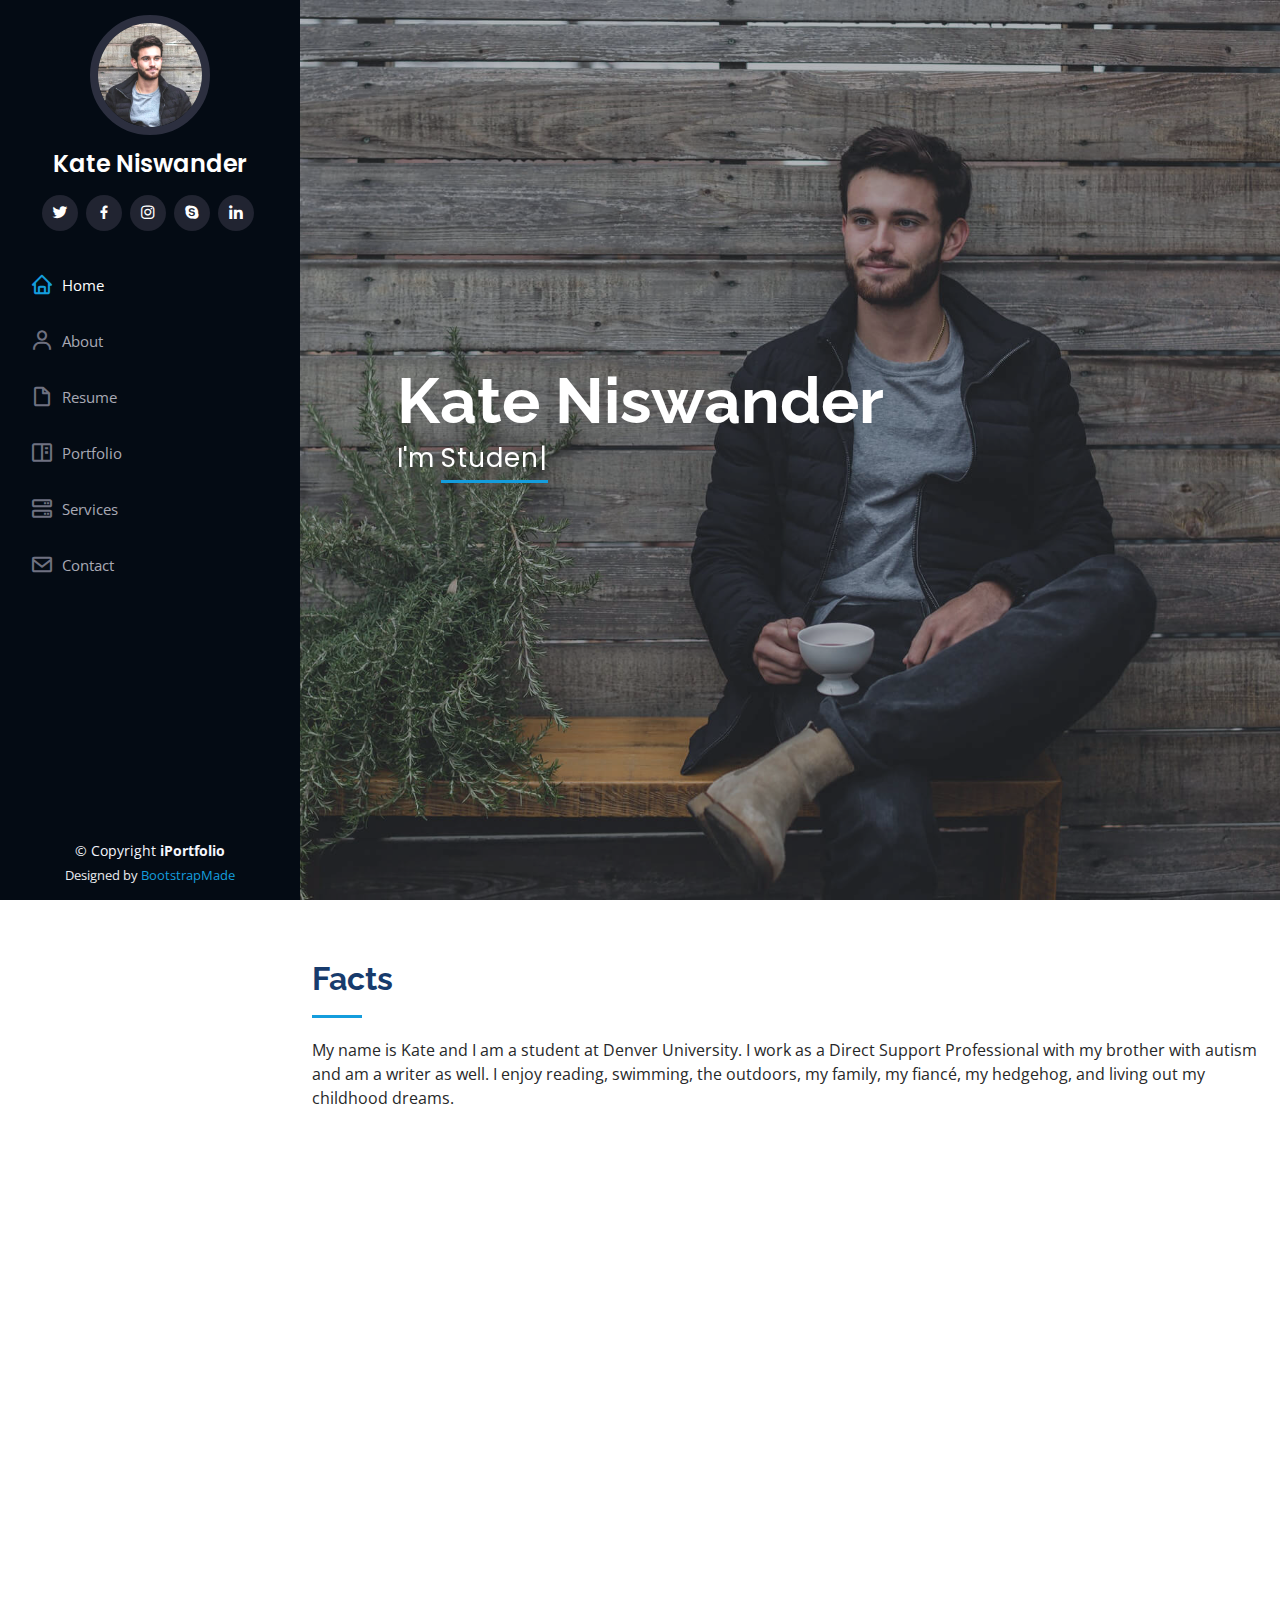
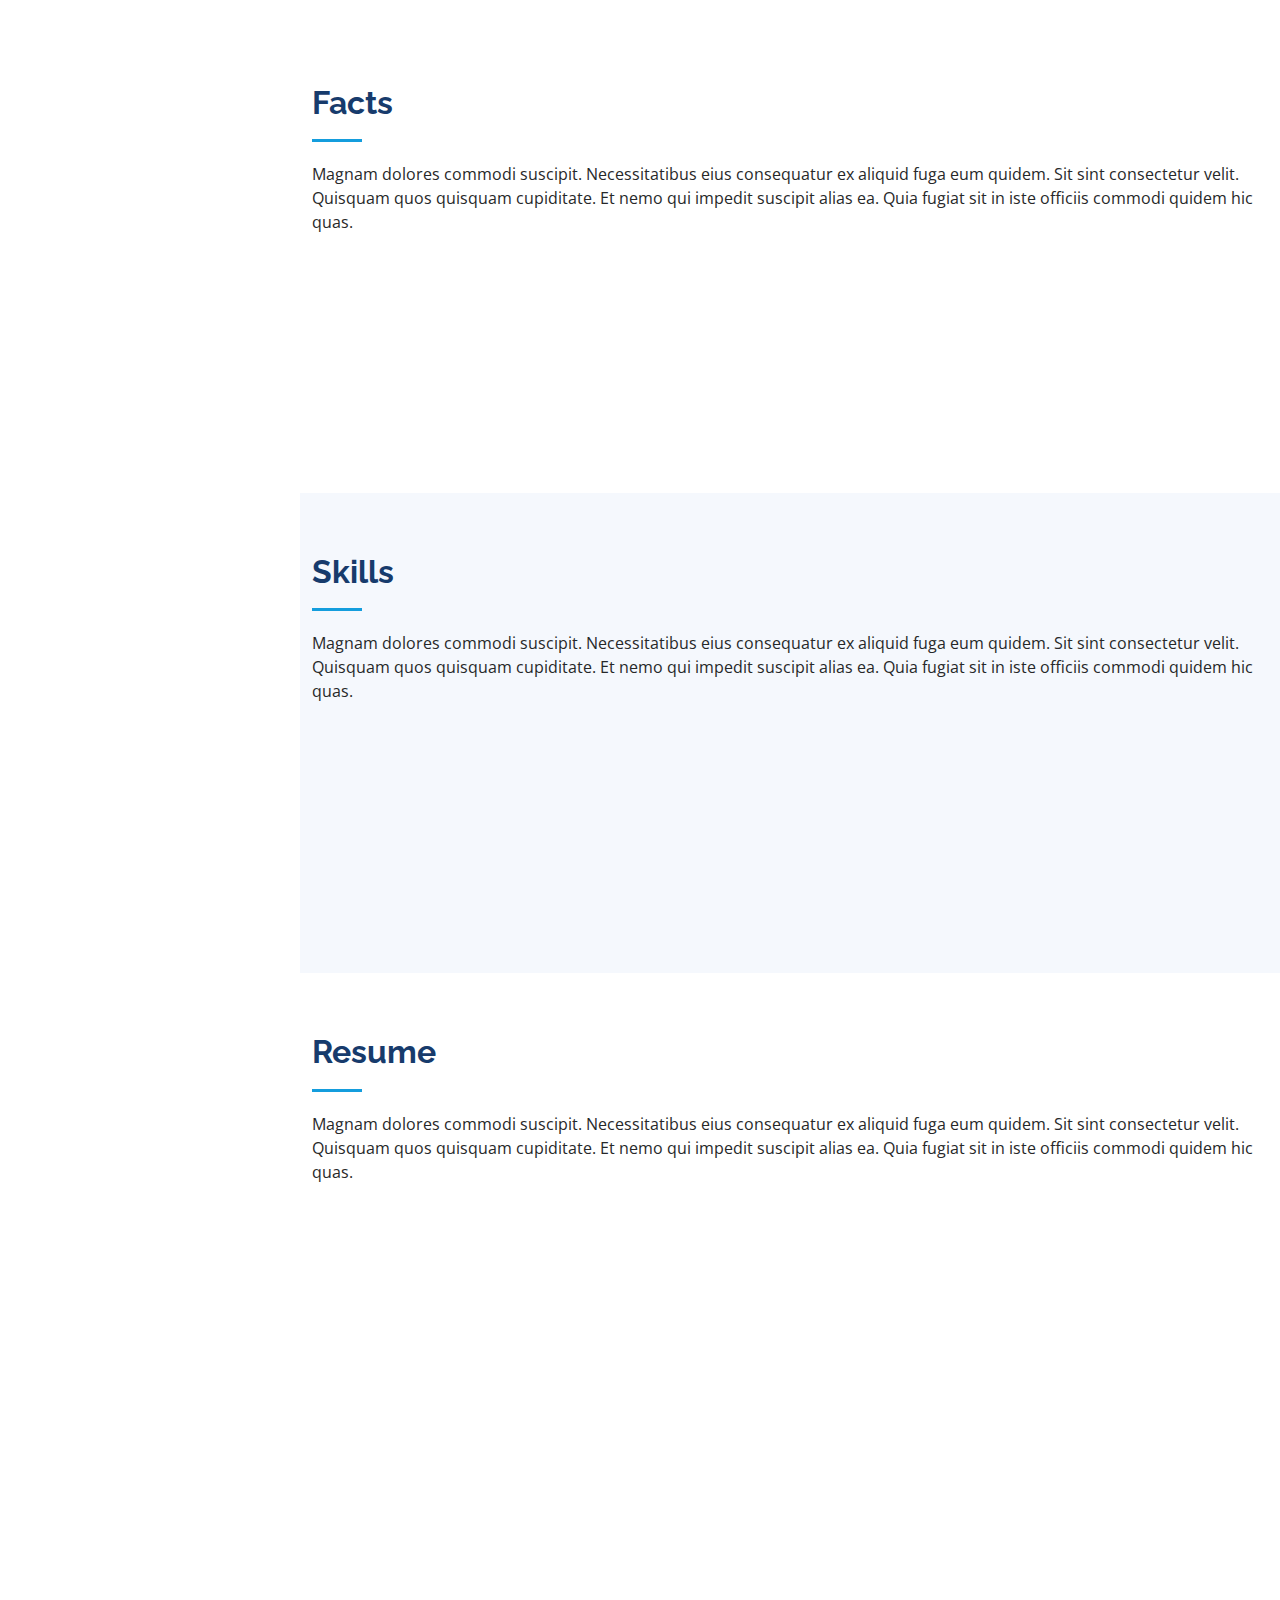
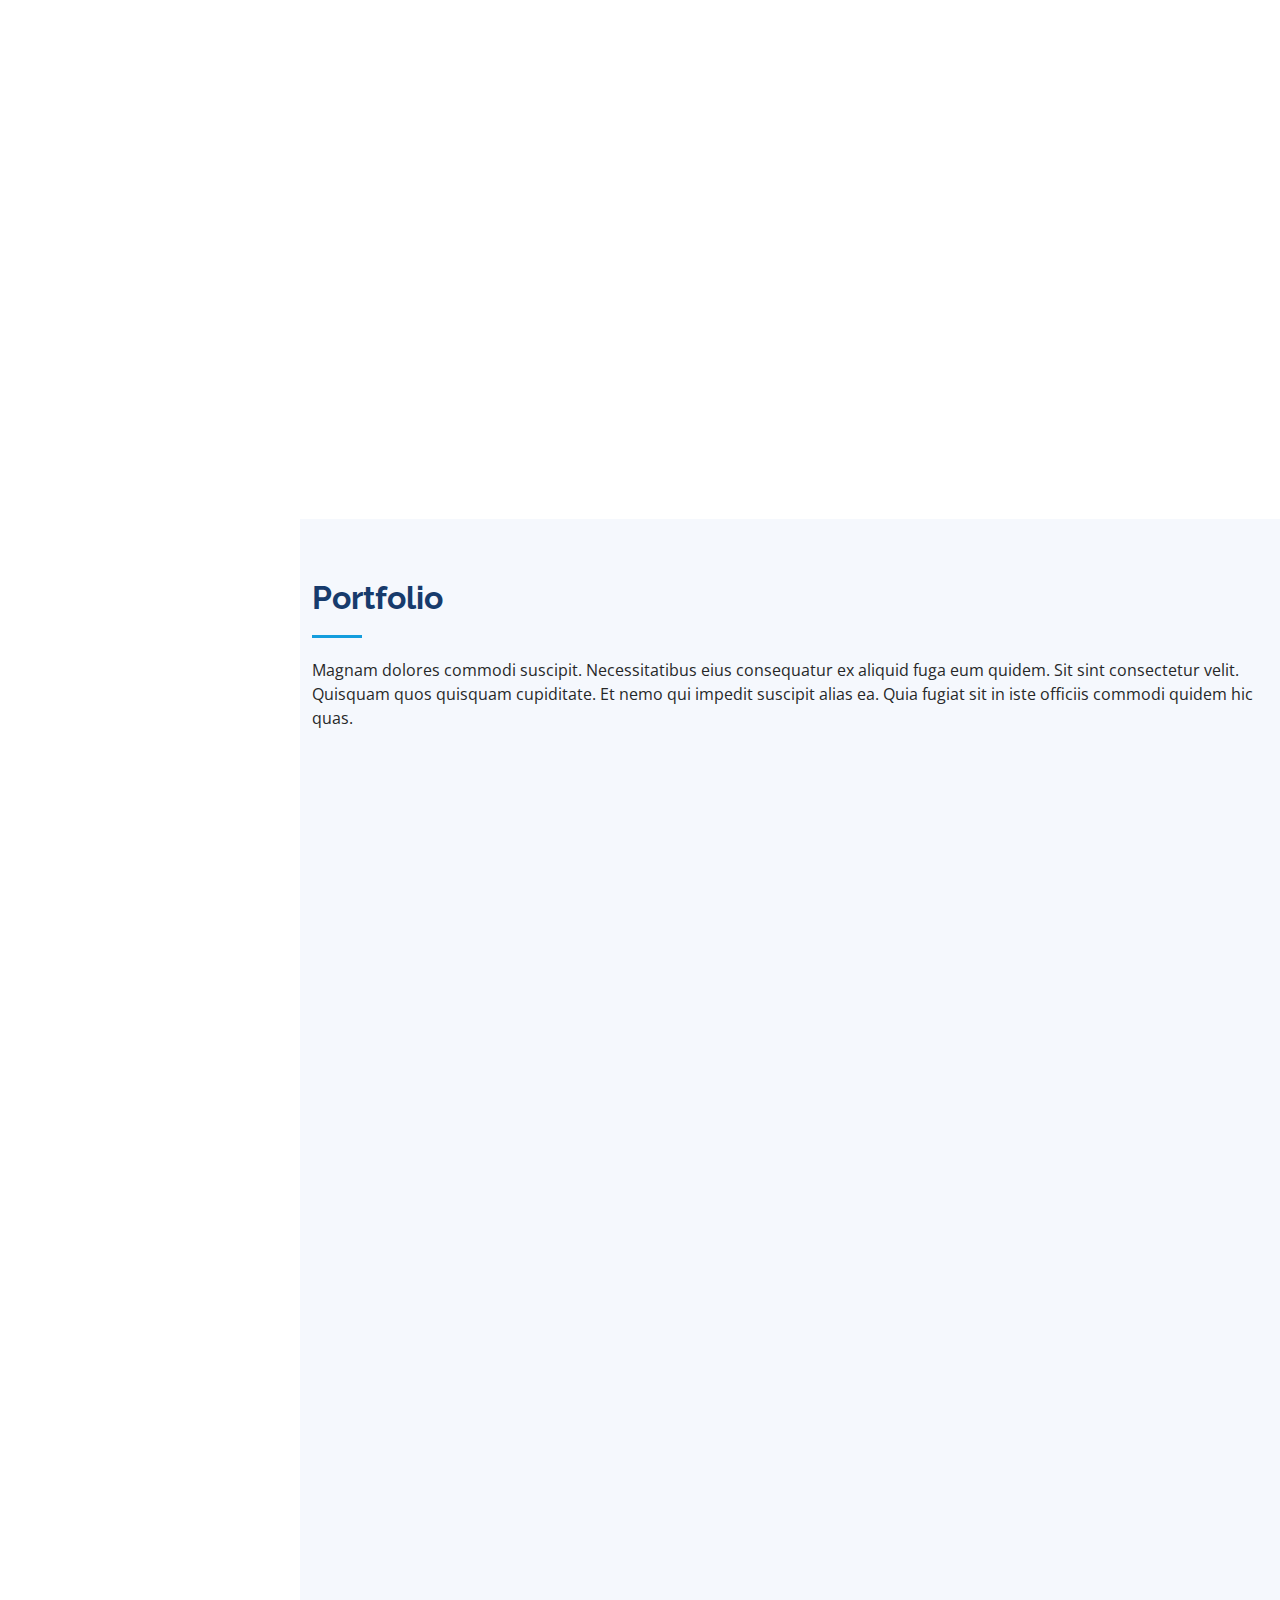
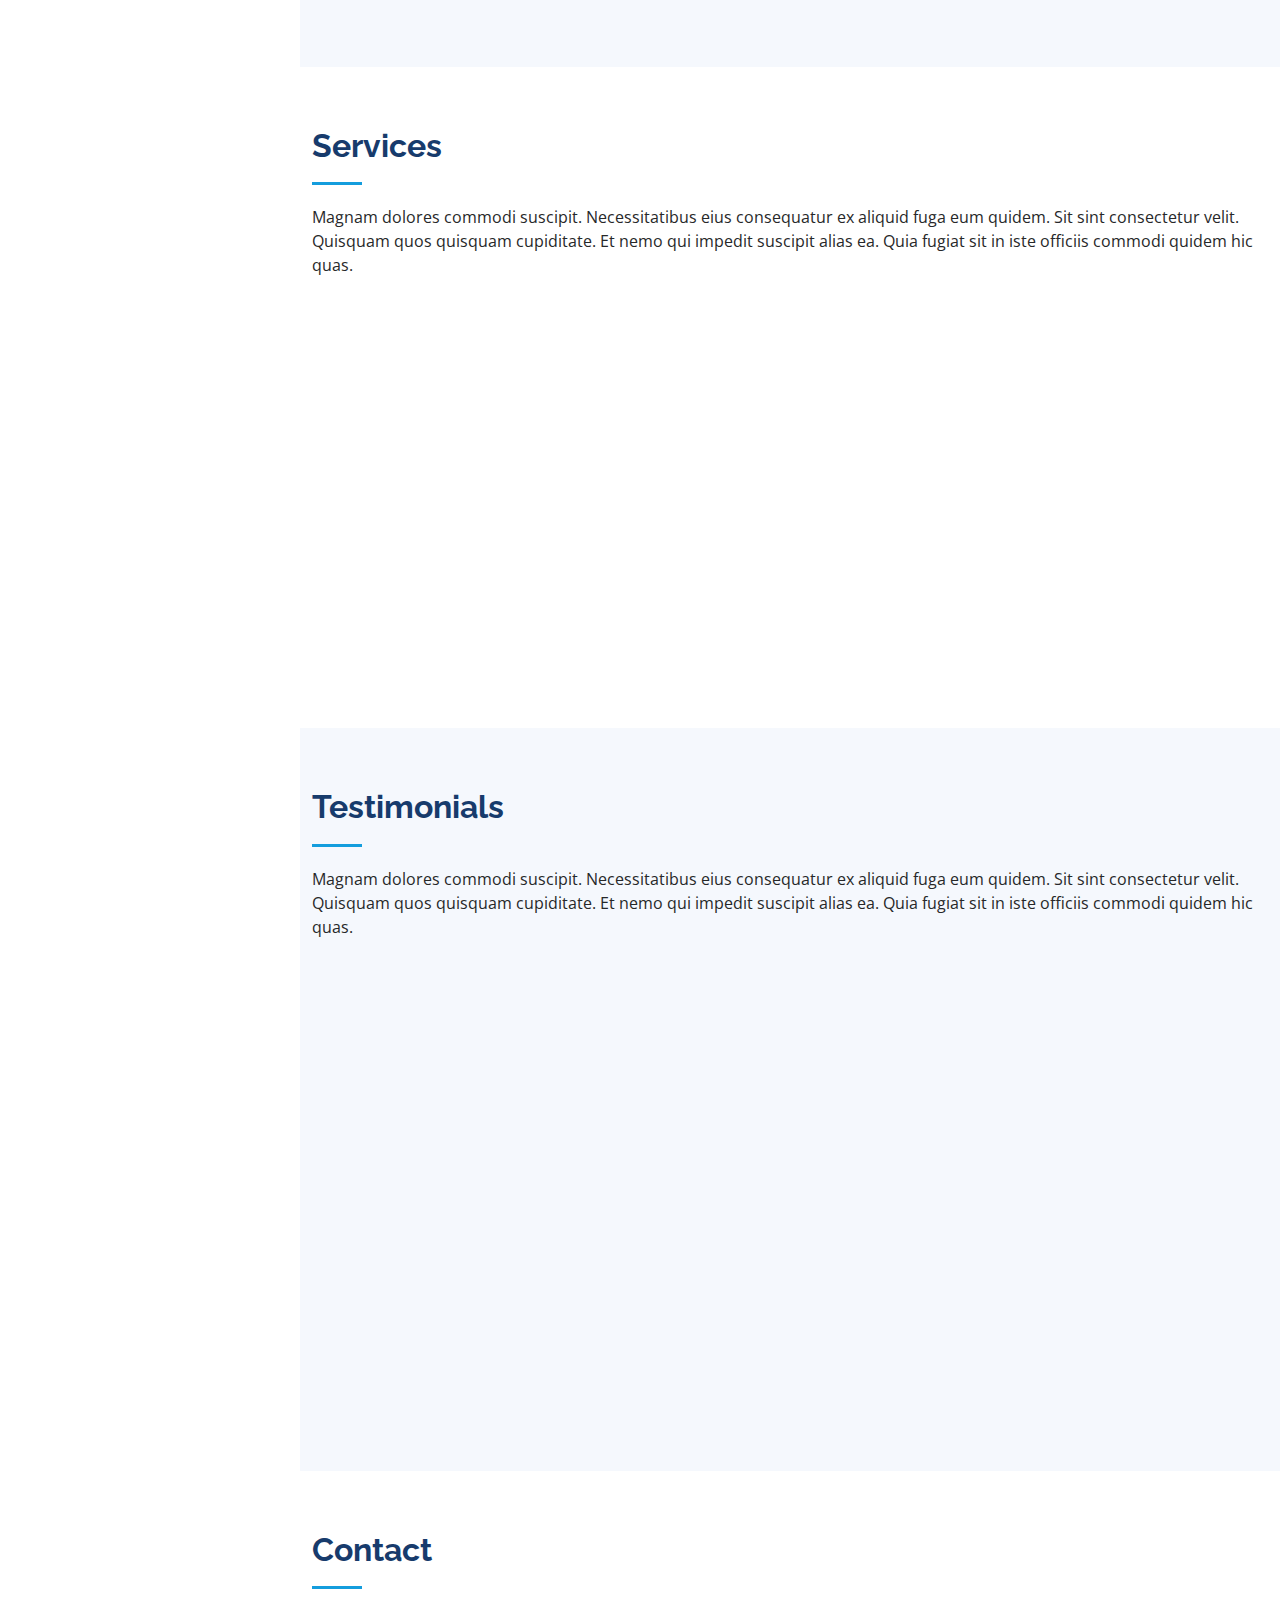
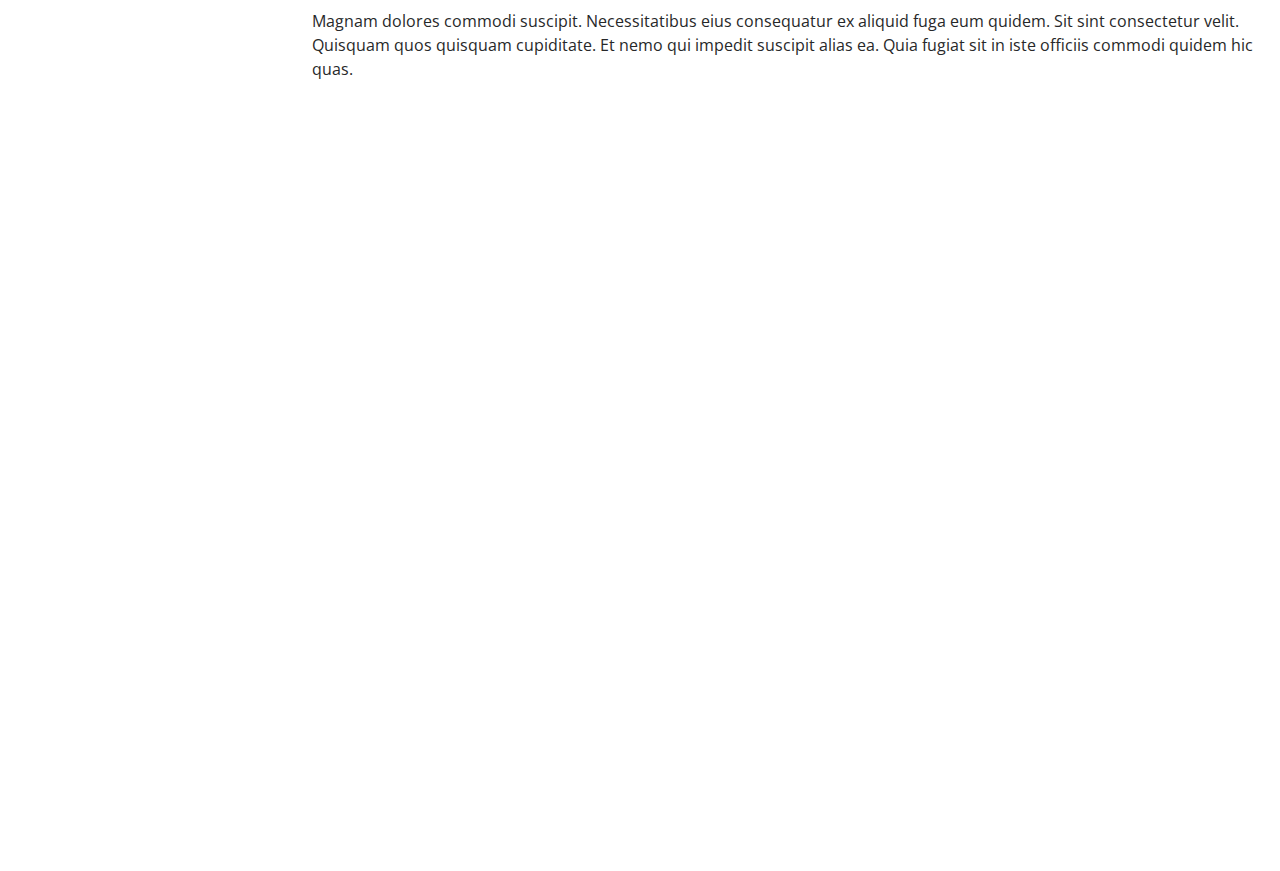
==== homework/iPortfolio/index.html @ f29aaff1 "push" ====
<!DOCTYPE html>
<html lang="en">

<head>
  <meta charset="utf-8">
  <meta content="width=device-width, initial-scale=1.0" name="viewport">

  <title> Kate Niswander </title>
  <meta content="" name="description">
  <meta content="" name="keywords">

  <!-- Favicons -->
  <link href="assets/img/favicon.png" rel="icon">
  <link href="assets/img/apple-touch-icon.png" rel="apple-touch-icon">

  <!-- Google Fonts -->
  <link href="https://fonts.googleapis.com/css?family=Open+Sans:300,300i,400,400i,600,600i,700,700i|Raleway:300,300i,400,400i,500,500i,600,600i,700,700i|Poppins:300,300i,400,400i,500,500i,600,600i,700,700i" rel="stylesheet">

  <!-- Vendor CSS Files -->
  <link href="assets/vendor/aos/aos.css" rel="stylesheet">
  <link href="assets/vendor/bootstrap/css/bootstrap.min.css" rel="stylesheet">
  <link href="assets/vendor/bootstrap-icons/bootstrap-icons.css" rel="stylesheet">
  <link href="assets/vendor/boxicons/css/boxicons.min.css" rel="stylesheet">
  <link href="assets/vendor/glightbox/css/glightbox.min.css" rel="stylesheet">
  <link href="assets/vendor/swiper/swiper-bundle.min.css" rel="stylesheet">

  <!-- Template Main CSS File -->
  <link href="assets/css/style.css" rel="stylesheet">

  <!-- =======================================================
  * Template Name: iPortfolio - v3.10.0
  * Template URL: https://bootstrapmade.com/iportfolio-bootstrap-portfolio-websites-template/
  * Author: BootstrapMade.com
  * License: https://bootstrapmade.com/license/
  ======================================================== -->
</head>

<body>

  <!-- ======= Mobile nav toggle button ======= -->
  <i class="bi bi-list mobile-nav-toggle d-xl-none"></i>

  <!-- ======= Header ======= -->
  <header id="header">
    <div class="d-flex flex-column">

      <div class="profile">
        <img src="assets/img/profile-img.jpg" alt="" class="img-fluid rounded-circle">
        <h1 class="text-light"><a href="index.html">Kate Niswander</a></h1>
        <div class="social-links mt-3 text-center">
          <a href="#" class="twitter"><i class="bx bxl-twitter"></i></a>
          <a href="#" class="facebook"><i class="bx bxl-facebook"></i></a>
          <a href="#" class="instagram"><i class="bx bxl-instagram"></i></a>
          <a href="#" class="google-plus"><i class="bx bxl-skype"></i></a>
          <a href="#" class="linkedin"><i class="bx bxl-linkedin"></i></a>
        </div>
      </div>

      <nav id="navbar" class="nav-menu navbar">
        <ul>
          <li><a href="#hero" class="nav-link scrollto active"><i class="bx bx-home"></i> <span>Home</span></a></li>
          <li><a href="#about" class="nav-link scrollto"><i class="bx bx-user"></i> <span>About</span></a></li>
          <li><a href="#resume" class="nav-link scrollto"><i class="bx bx-file-blank"></i> <span>Resume</span></a></li>
          <li><a href="#portfolio" class="nav-link scrollto"><i class="bx bx-book-content"></i> <span>Portfolio</span></a></li>
          <li><a href="#services" class="nav-link scrollto"><i class="bx bx-server"></i> <span>Services</span></a></li>
          <li><a href="#contact" class="nav-link scrollto"><i class="bx bx-envelope"></i> <span>Contact</span></a></li>
        </ul>
      </nav><!-- .nav-menu -->
    </div>
  </header><!-- End Header -->

  <!-- ======= Hero Section ======= -->
  <section id="hero" class="d-flex flex-column justify-content-center align-items-center">
    <div class="hero-container" data-aos="fade-in">
      <h1>Kate Niswander</h1>
      <p>I'm <span class="typed" data-typed-items="Student, Writer, Professional"></span></p>
    </div>
  </section><!-- End Hero -->

  <main id="main">

    <!-- ======= About Section ======= -->
    <section id="about" class="about">
      <div class="container">

        <div class="section-title">
          <h2>Facts</h2>
          <p>My name is Kate and I am a student at Denver University. I work as a Direct Support Professional with my brother with autism and am a writer as well. I enjoy reading, swimming, the outdoors, my family, my fiancé, my hedgehog, and living out my childhood dreams.</p>
        </div>

        <div class="row">
          <div class="col-lg-4" data-aos="fade-right">
            <img src="assets/img/profile-img.jpg" class="img-fluid" alt="">
          </div>
          <div class="col-lg-8 pt-4 pt-lg-0 content" data-aos="fade-left">
            <h3>UI/UX Designer &amp; Web Developer.</h3>
            <p class="fst-italic">
              Lorem ipsum dolor sit amet, consectetur adipiscing elit, sed do eiusmod tempor incididunt ut labore et dolore
              magna aliqua.
            </p>
            <div class="row">
              <div class="col-lg-6">
                <ul>
                  <li><i class="bi bi-chevron-right"></i> <strong>Birthday:</strong> <span>26 November 1996</span></li>
                  <li><i class="bi bi-chevron-right"></i> <strong>Website:</strong> <span>www.example.com</span></li>
                  <li><i class="bi bi-chevron-right"></i> <strong>Email:</strong> <span>kate.niswander@du.edu</span></li>
                  <li><i class="bi bi-chevron-right"></i> <strong>City:</strong> <span>Huntington, USA</span></li>
                </ul>
              </div>
              <div class="col-lg-6">
                <ul>
                  <li><i class="bi bi-chevron-right"></i> <strong>Age:</strong> <span>26</span></li>
                  <li><i class="bi bi-chevron-right"></i> <strong>Degree:</strong> <span>Currently Obtaining Master</span></li>
                  <li><i class="bi bi-chevron-right"></i> <strong>Personal Email:</strong> <span>NiswanderK15@gmail.com</span></li>
                  <li><i class="bi bi-chevron-right"></i> <strong>Freelance:</strong> <span>Available</span></li>
                </ul>
              </div>
            </div>
            <p>
              Officiis eligendi itaque labore et dolorum mollitia officiis optio vero. Quisquam sunt adipisci omnis et ut. Nulla accusantium dolor incidunt officia tempore. Et eius omnis.
              Cupiditate ut dicta maxime officiis quidem quia. Sed et consectetur qui quia repellendus itaque neque. Aliquid amet quidem ut quaerat cupiditate. Ab et eum qui repellendus omnis culpa magni laudantium dolores.
            </p>
          </div>
        </div>

      </div>
    </section><!-- End About Section -->

    <!-- ======= Facts Section ======= -->
    <section id="facts" class="facts">
      <div class="container">

        <div class="section-title">
          <h2>Facts</h2>
          <p>Magnam dolores commodi suscipit. Necessitatibus eius consequatur ex aliquid fuga eum quidem. Sit sint consectetur velit. Quisquam quos quisquam cupiditate. Et nemo qui impedit suscipit alias ea. Quia fugiat sit in iste officiis commodi quidem hic quas.</p>
        </div>

        <div class="row no-gutters">

          <div class="col-lg-3 col-md-6 d-md-flex align-items-md-stretch" data-aos="fade-up">
            <div class="count-box">
              <i class="bi bi-emoji-smile"></i>
              <span data-purecounter-start="0" data-purecounter-end="232" data-purecounter-duration="1" class="purecounter"></span>
              <p><strong>Happy Clients</strong> consequuntur quae</p>
            </div>
          </div>

          <div class="col-lg-3 col-md-6 d-md-flex align-items-md-stretch" data-aos="fade-up" data-aos-delay="100">
            <div class="count-box">
              <i class="bi bi-journal-richtext"></i>
              <span data-purecounter-start="0" data-purecounter-end="521" data-purecounter-duration="1" class="purecounter"></span>
              <p><strong>Projects</strong> adipisci atque cum quia aut</p>
            </div>
          </div>

          <div class="col-lg-3 col-md-6 d-md-flex align-items-md-stretch" data-aos="fade-up" data-aos-delay="200">
            <div class="count-box">
              <i class="bi bi-headset"></i>
              <span data-purecounter-start="0" data-purecounter-end="1453" data-purecounter-duration="1" class="purecounter"></span>
              <p><strong>Hours Of Support</strong> aut commodi quaerat</p>
            </div>
          </div>

          <div class="col-lg-3 col-md-6 d-md-flex align-items-md-stretch" data-aos="fade-up" data-aos-delay="300">
            <div class="count-box">
              <i class="bi bi-people"></i>
              <span data-purecounter-start="0" data-purecounter-end="32" data-purecounter-duration="1" class="purecounter"></span>
              <p><strong>Hard Workers</strong> rerum asperiores dolor</p>
            </div>
          </div>

        </div>

      </div>
    </section><!-- End Facts Section -->

    <!-- ======= Skills Section ======= -->
    <section id="skills" class="skills section-bg">
      <div class="container">

        <div class="section-title">
          <h2>Skills</h2>
          <p>Magnam dolores commodi suscipit. Necessitatibus eius consequatur ex aliquid fuga eum quidem. Sit sint consectetur velit. Quisquam quos quisquam cupiditate. Et nemo qui impedit suscipit alias ea. Quia fugiat sit in iste officiis commodi quidem hic quas.</p>
        </div>

        <div class="row skills-content">

          <div class="col-lg-6" data-aos="fade-up">

            <div class="progress">
              <span class="skill">HTML <i class="val">100%</i></span>
              <div class="progress-bar-wrap">
                <div class="progress-bar" role="progressbar" aria-valuenow="100" aria-valuemin="0" aria-valuemax="100"></div>
              </div>
            </div>

            <div class="progress">
              <span class="skill">CSS <i class="val">90%</i></span>
              <div class="progress-bar-wrap">
                <div class="progress-bar" role="progressbar" aria-valuenow="90" aria-valuemin="0" aria-valuemax="100"></div>
              </div>
            </div>

            <div class="progress">
              <span class="skill">JavaScript <i class="val">75%</i></span>
              <div class="progress-bar-wrap">
                <div class="progress-bar" role="progressbar" aria-valuenow="75" aria-valuemin="0" aria-valuemax="100"></div>
              </div>
            </div>

          </div>

          <div class="col-lg-6" data-aos="fade-up" data-aos-delay="100">

            <div class="progress">
              <span class="skill">PHP <i class="val">80%</i></span>
              <div class="progress-bar-wrap">
                <div class="progress-bar" role="progressbar" aria-valuenow="80" aria-valuemin="0" aria-valuemax="100"></div>
              </div>
            </div>

            <div class="progress">
              <span class="skill">WordPress/CMS <i class="val">90%</i></span>
              <div class="progress-bar-wrap">
                <div class="progress-bar" role="progressbar" aria-valuenow="90" aria-valuemin="0" aria-valuemax="100"></div>
              </div>
            </div>

            <div class="progress">
              <span class="skill">Photoshop <i class="val">55%</i></span>
              <div class="progress-bar-wrap">
                <div class="progress-bar" role="progressbar" aria-valuenow="55" aria-valuemin="0" aria-valuemax="100"></div>
              </div>
            </div>

          </div>

        </div>

      </div>
    </section><!-- End Skills Section -->

    <!-- ======= Resume Section ======= -->
    <section id="resume" class="resume">
      <div class="container">

        <div class="section-title">
          <h2>Resume</h2>
          <p>Magnam dolores commodi suscipit. Necessitatibus eius consequatur ex aliquid fuga eum quidem. Sit sint consectetur velit. Quisquam quos quisquam cupiditate. Et nemo qui impedit suscipit alias ea. Quia fugiat sit in iste officiis commodi quidem hic quas.</p>
        </div>

        <div class="row">
          <div class="col-lg-6" data-aos="fade-up">
            <h3 class="resume-title">Sumary</h3>
            <div class="resume-item pb-0">
              <h4>Alex Smith</h4>
              <p><em>Innovative and deadline-driven Graphic Designer with 3+ years of experience designing and developing user-centered digital/print marketing material from initial concept to final, polished deliverable.</em></p>
              <ul>
                <li>Portland par 127,Orlando, FL</li>
                <li>(123) 456-7891</li>
                <li>alice.barkley@example.com</li>
              </ul>
            </div>

            <h3 class="resume-title">Education</h3>
            <div class="resume-item">
              <h4>Master of Fine Arts &amp; Graphic Design</h4>
              <h5>2015 - 2016</h5>
              <p><em>Rochester Institute of Technology, Rochester, NY</em></p>
              <p>Qui deserunt veniam. Et sed aliquam labore tempore sed quisquam iusto autem sit. Ea vero voluptatum qui ut dignissimos deleniti nerada porti sand markend</p>
            </div>
            <div class="resume-item">
              <h4>Bachelor of Fine Arts &amp; Graphic Design</h4>
              <h5>2010 - 2014</h5>
              <p><em>Rochester Institute of Technology, Rochester, NY</em></p>
              <p>Quia nobis sequi est occaecati aut. Repudiandae et iusto quae reiciendis et quis Eius vel ratione eius unde vitae rerum voluptates asperiores voluptatem Earum molestiae consequatur neque etlon sader mart dila</p>
            </div>
          </div>
          <div class="col-lg-6" data-aos="fade-up" data-aos-delay="100">
            <h3 class="resume-title">Professional Experience</h3>
            <div class="resume-item">
              <h4>Senior graphic design specialist</h4>
              <h5>2019 - Present</h5>
              <p><em>Experion, New York, NY </em></p>
              <ul>
                <li>Lead in the design, development, and implementation of the graphic, layout, and production communication materials</li>
                <li>Delegate tasks to the 7 members of the design team and provide counsel on all aspects of the project. </li>
                <li>Supervise the assessment of all graphic materials in order to ensure quality and accuracy of the design</li>
                <li>Oversee the efficient use of production project budgets ranging from $2,000 - $25,000</li>
              </ul>
            </div>
            <div class="resume-item">
              <h4>Graphic design specialist</h4>
              <h5>2017 - 2018</h5>
              <p><em>Stepping Stone Advertising, New York, NY</em></p>
              <ul>
                <li>Developed numerous marketing programs (logos, brochures,infographics, presentations, and advertisements).</li>
                <li>Managed up to 5 projects or tasks at a given time while under pressure</li>
                <li>Recommended and consulted with clients on the most appropriate graphic design</li>
                <li>Created 4+ design presentations and proposals a month for clients and account managers</li>
              </ul>
            </div>
          </div>
        </div>

      </div>
    </section><!-- End Resume Section -->

    <!-- ======= Portfolio Section ======= -->
    <section id="portfolio" class="portfolio section-bg">
      <div class="container">

        <div class="section-title">
          <h2>Portfolio</h2>
          <p>Magnam dolores commodi suscipit. Necessitatibus eius consequatur ex aliquid fuga eum quidem. Sit sint consectetur velit. Quisquam quos quisquam cupiditate. Et nemo qui impedit suscipit alias ea. Quia fugiat sit in iste officiis commodi quidem hic quas.</p>
        </div>

        <div class="row" data-aos="fade-up">
          <div class="col-lg-12 d-flex justify-content-center">
            <ul id="portfolio-flters">
              <li data-filter="*" class="filter-active">All</li>
              <li data-filter=".filter-app">App</li>
              <li data-filter=".filter-card">Card</li>
              <li data-filter=".filter-web">Web</li>
            </ul>
          </div>
        </div>

        <div class="row portfolio-container" data-aos="fade-up" data-aos-delay="100">

          <div class="col-lg-4 col-md-6 portfolio-item filter-app">
            <div class="portfolio-wrap">
              <img src="assets/img/portfolio/portfolio-1.jpg" class="img-fluid" alt="">
              <div class="portfolio-links">
                <a href="assets/img/portfolio/portfolio-1.jpg" data-gallery="portfolioGallery" class="portfolio-lightbox" title="App 1"><i class="bx bx-plus"></i></a>
                <a href="portfolio-details.html" title="More Details"><i class="bx bx-link"></i></a>
              </div>
            </div>
          </div>

          <div class="col-lg-4 col-md-6 portfolio-item filter-web">
            <div class="portfolio-wrap">
              <img src="assets/img/portfolio/portfolio-2.jpg" class="img-fluid" alt="">
              <div class="portfolio-links">
                <a href="assets/img/portfolio/portfolio-2.jpg" data-gallery="portfolioGallery" class="portfolio-lightbox" title="Web 3"><i class="bx bx-plus"></i></a>
                <a href="portfolio-details.html" title="More Details"><i class="bx bx-link"></i></a>
              </div>
            </div>
          </div>

          <div class="col-lg-4 col-md-6 portfolio-item filter-app">
            <div class="portfolio-wrap">
              <img src="assets/img/portfolio/portfolio-3.jpg" class="img-fluid" alt="">
              <div class="portfolio-links">
                <a href="assets/img/portfolio/portfolio-3.jpg" data-gallery="portfolioGallery" class="portfolio-lightbox" title="App 2"><i class="bx bx-plus"></i></a>
                <a href="portfolio-details.html" title="More Details"><i class="bx bx-link"></i></a>
              </div>
            </div>
          </div>

          <div class="col-lg-4 col-md-6 portfolio-item filter-card">
            <div class="portfolio-wrap">
              <img src="assets/img/portfolio/portfolio-4.jpg" class="img-fluid" alt="">
              <div class="portfolio-links">
                <a href="assets/img/portfolio/portfolio-4.jpg" data-gallery="portfolioGallery" class="portfolio-lightbox" title="Card 2"><i class="bx bx-plus"></i></a>
                <a href="portfolio-details.html" title="More Details"><i class="bx bx-link"></i></a>
              </div>
            </div>
          </div>

          <div class="col-lg-4 col-md-6 portfolio-item filter-web">
            <div class="portfolio-wrap">
              <img src="assets/img/portfolio/portfolio-5.jpg" class="img-fluid" alt="">
              <div class="portfolio-links">
                <a href="assets/img/portfolio/portfolio-5.jpg" data-gallery="portfolioGallery" class="portfolio-lightbox" title="Web 2"><i class="bx bx-plus"></i></a>
                <a href="portfolio-details.html" title="More Details"><i class="bx bx-link"></i></a>
              </div>
            </div>
          </div>

          <div class="col-lg-4 col-md-6 portfolio-item filter-app">
            <div class="portfolio-wrap">
              <img src="assets/img/portfolio/portfolio-6.jpg" class="img-fluid" alt="">
              <div class="portfolio-links">
                <a href="assets/img/portfolio/portfolio-6.jpg" data-gallery="portfolioGallery" class="portfolio-lightbox" title="App 3"><i class="bx bx-plus"></i></a>
                <a href="portfolio-details.html" title="More Details"><i class="bx bx-link"></i></a>
              </div>
            </div>
          </div>

          <div class="col-lg-4 col-md-6 portfolio-item filter-card">
            <div class="portfolio-wrap">
              <img src="assets/img/portfolio/portfolio-7.jpg" class="img-fluid" alt="">
              <div class="portfolio-links">
                <a href="assets/img/portfolio/portfolio-7.jpg" data-gallery="portfolioGallery" class="portfolio-lightbox" title="Card 1"><i class="bx bx-plus"></i></a>
                <a href="portfolio-details.html" title="More Details"><i class="bx bx-link"></i></a>
              </div>
            </div>
          </div>

          <div class="col-lg-4 col-md-6 portfolio-item filter-card">
            <div class="portfolio-wrap">
              <img src="assets/img/portfolio/portfolio-8.jpg" class="img-fluid" alt="">
              <div class="portfolio-links">
                <a href="assets/img/portfolio/portfolio-8.jpg" data-gallery="portfolioGallery" class="portfolio-lightbox" title="Card 3"><i class="bx bx-plus"></i></a>
                <a href="portfolio-details.html" title="More Details"><i class="bx bx-link"></i></a>
              </div>
            </div>
          </div>

          <div class="col-lg-4 col-md-6 portfolio-item filter-web">
            <div class="portfolio-wrap">
              <img src="assets/img/portfolio/portfolio-9.jpg" class="img-fluid" alt="">
              <div class="portfolio-links">
                <a href="assets/img/portfolio/portfolio-9.jpg" data-gallery="portfolioGallery" class="portfolio-lightbox" title="Web 3"><i class="bx bx-plus"></i></a>
                <a href="portfolio-details.html" title="More Details"><i class="bx bx-link"></i></a>
              </div>
            </div>
          </div>

        </div>

      </div>
    </section><!-- End Portfolio Section -->

    <!-- ======= Services Section ======= -->
    <section id="services" class="services">
      <div class="container">

        <div class="section-title">
          <h2>Services</h2>
          <p>Magnam dolores commodi suscipit. Necessitatibus eius consequatur ex aliquid fuga eum quidem. Sit sint consectetur velit. Quisquam quos quisquam cupiditate. Et nemo qui impedit suscipit alias ea. Quia fugiat sit in iste officiis commodi quidem hic quas.</p>
        </div>

        <div class="row">
          <div class="col-lg-4 col-md-6 icon-box" data-aos="fade-up">
            <div class="icon"><i class="bi bi-briefcase"></i></div>
            <h4 class="title"><a href="">Lorem Ipsum</a></h4>
            <p class="description">Voluptatum deleniti atque corrupti quos dolores et quas molestias excepturi sint occaecati cupiditate non provident</p>
          </div>
          <div class="col-lg-4 col-md-6 icon-box" data-aos="fade-up" data-aos-delay="100">
            <div class="icon"><i class="bi bi-card-checklist"></i></div>
            <h4 class="title"><a href="">Dolor Sitema</a></h4>
            <p class="description">Minim veniam, quis nostrud exercitation ullamco laboris nisi ut aliquip ex ea commodo consequat tarad limino ata</p>
          </div>
          <div class="col-lg-4 col-md-6 icon-box" data-aos="fade-up" data-aos-delay="200">
            <div class="icon"><i class="bi bi-bar-chart"></i></div>
            <h4 class="title"><a href="">Sed ut perspiciatis</a></h4>
            <p class="description">Duis aute irure dolor in reprehenderit in voluptate velit esse cillum dolore eu fugiat nulla pariatur</p>
          </div>
          <div class="col-lg-4 col-md-6 icon-box" data-aos="fade-up" data-aos-delay="300">
            <div class="icon"><i class="bi bi-binoculars"></i></div>
            <h4 class="title"><a href="">Magni Dolores</a></h4>
            <p class="description">Excepteur sint occaecat cupidatat non proident, sunt in culpa qui officia deserunt mollit anim id est laborum</p>
          </div>
          <div class="col-lg-4 col-md-6 icon-box" data-aos="fade-up" data-aos-delay="400">
            <div class="icon"><i class="bi bi-brightness-high"></i></div>
            <h4 class="title"><a href="">Nemo Enim</a></h4>
            <p class="description">At vero eos et accusamus et iusto odio dignissimos ducimus qui blanditiis praesentium voluptatum deleniti atque</p>
          </div>
          <div class="col-lg-4 col-md-6 icon-box" data-aos="fade-up" data-aos-delay="500">
            <div class="icon"><i class="bi bi-calendar4-week"></i></div>
            <h4 class="title"><a href="">Eiusmod Tempor</a></h4>
            <p class="description">Et harum quidem rerum facilis est et expedita distinctio. Nam libero tempore, cum soluta nobis est eligendi</p>
          </div>
        </div>

      </div>
    </section><!-- End Services Section -->

    <!-- ======= Testimonials Section ======= -->
    <section id="testimonials" class="testimonials section-bg">
      <div class="container">

        <div class="section-title">
          <h2>Testimonials</h2>
          <p>Magnam dolores commodi suscipit. Necessitatibus eius consequatur ex aliquid fuga eum quidem. Sit sint consectetur velit. Quisquam quos quisquam cupiditate. Et nemo qui impedit suscipit alias ea. Quia fugiat sit in iste officiis commodi quidem hic quas.</p>
        </div>

        <div class="testimonials-slider swiper" data-aos="fade-up" data-aos-delay="100">
          <div class="swiper-wrapper">

            <div class="swiper-slide">
              <div class="testimonial-item" data-aos="fade-up">
                <p>
                  <i class="bx bxs-quote-alt-left quote-icon-left"></i>
                  Proin iaculis purus consequat sem cure digni ssim donec porttitora entum suscipit rhoncus. Accusantium quam, ultricies eget id, aliquam eget nibh et. Maecen aliquam, risus at semper.
                  <i class="bx bxs-quote-alt-right quote-icon-right"></i>
                </p>
                <img src="assets/img/testimonials/testimonials-1.jpg" class="testimonial-img" alt="">
                <h3>Saul Goodman</h3>
                <h4>Ceo &amp; Founder</h4>
              </div>
            </div><!-- End testimonial item -->

            <div class="swiper-slide">
              <div class="testimonial-item" data-aos="fade-up" data-aos-delay="100">
                <p>
                  <i class="bx bxs-quote-alt-left quote-icon-left"></i>
                  Export tempor illum tamen malis malis eram quae irure esse labore quem cillum quid cillum eram malis quorum velit fore eram velit sunt aliqua noster fugiat irure amet legam anim culpa.
                  <i class="bx bxs-quote-alt-right quote-icon-right"></i>
                </p>
                <img src="assets/img/testimonials/testimonials-2.jpg" class="testimonial-img" alt="">
                <h3>Sara Wilsson</h3>
                <h4>Designer</h4>
              </div>
            </div><!-- End testimonial item -->

            <div class="swiper-slide">
              <div class="testimonial-item" data-aos="fade-up" data-aos-delay="200">
                <p>
                  <i class="bx bxs-quote-alt-left quote-icon-left"></i>
                  Enim nisi quem export duis labore cillum quae magna enim sint quorum nulla quem veniam duis minim tempor labore quem eram duis noster aute amet eram fore quis sint minim.
                  <i class="bx bxs-quote-alt-right quote-icon-right"></i>
                </p>
                <img src="assets/img/testimonials/testimonials-3.jpg" class="testimonial-img" alt="">
                <h3>Jena Karlis</h3>
                <h4>Store Owner</h4>
              </div>
            </div><!-- End testimonial item -->

            <div class="swiper-slide">
              <div class="testimonial-item" data-aos="fade-up" data-aos-delay="300">
                <p>
                  <i class="bx bxs-quote-alt-left quote-icon-left"></i>
                  Fugiat enim eram quae cillum dolore dolor amet nulla culpa multos export minim fugiat minim velit minim dolor enim duis veniam ipsum anim magna sunt elit fore quem dolore labore illum veniam.
                  <i class="bx bxs-quote-alt-right quote-icon-right"></i>
                </p>
                <img src="assets/img/testimonials/testimonials-4.jpg" class="testimonial-img" alt="">
                <h3>Matt Brandon</h3>
                <h4>Freelancer</h4>
              </div>
            </div><!-- End testimonial item -->

            <div class="swiper-slide">
              <div class="testimonial-item" data-aos="fade-up" data-aos-delay="400">
                <p>
                  <i class="bx bxs-quote-alt-left quote-icon-left"></i>
                  Quis quorum aliqua sint quem legam fore sunt eram irure aliqua veniam tempor noster veniam enim culpa labore duis sunt culpa nulla illum cillum fugiat legam esse veniam culpa fore nisi cillum quid.
                  <i class="bx bxs-quote-alt-right quote-icon-right"></i>
                </p>
                <img src="assets/img/testimonials/testimonials-5.jpg" class="testimonial-img" alt="">
                <h3>John Larson</h3>
                <h4>Entrepreneur</h4>
              </div>
            </div><!-- End testimonial item -->

          </div>
          <div class="swiper-pagination"></div>
        </div>

      </div>
    </section><!-- End Testimonials Section -->

    <!-- ======= Contact Section ======= -->
    <section id="contact" class="contact">
      <div class="container">

        <div class="section-title">
          <h2>Contact</h2>
          <p>Magnam dolores commodi suscipit. Necessitatibus eius consequatur ex aliquid fuga eum quidem. Sit sint consectetur velit. Quisquam quos quisquam cupiditate. Et nemo qui impedit suscipit alias ea. Quia fugiat sit in iste officiis commodi quidem hic quas.</p>
        </div>

        <div class="row" data-aos="fade-in">

          <div class="col-lg-5 d-flex align-items-stretch">
            <div class="info">
              <div class="address">
                <i class="bi bi-geo-alt"></i>
                <h4>Location:</h4>
                <p>A108 Adam Street, New York, NY 535022</p>
              </div>

              <div class="email">
                <i class="bi bi-envelope"></i>
                <h4>Email:</h4>
                <p>info@example.com</p>
              </div>

              <div class="phone">
                <i class="bi bi-phone"></i>
                <h4>Call:</h4>
                <p>+1 5589 55488 55s</p>
              </div>

              <iframe src="https://www.google.com/maps/embed?pb=!1m14!1m8!1m3!1d12097.433213460943!2d-74.0062269!3d40.7101282!3m2!1i1024!2i768!4f13.1!3m3!1m2!1s0x0%3A0xb89d1fe6bc499443!2sDowntown+Conference+Center!5e0!3m2!1smk!2sbg!4v1539943755621" frameborder="0" style="border:0; width: 100%; height: 290px;" allowfullscreen></iframe>
            </div>

          </div>

          <div class="col-lg-7 mt-5 mt-lg-0 d-flex align-items-stretch">
            <form action="forms/contact.php" method="post" role="form" class="php-email-form">
              <div class="row">
                <div class="form-group col-md-6">
                  <label for="name">Your Name</label>
                  <input type="text" name="name" class="form-control" id="name" required>
                </div>
                <div class="form-group col-md-6">
                  <label for="name">Your Email</label>
                  <input type="email" class="form-control" name="email" id="email" required>
                </div>
              </div>
              <div class="form-group">
                <label for="name">Subject</label>
                <input type="text" class="form-control" name="subject" id="subject" required>
              </div>
              <div class="form-group">
                <label for="name">Message</label>
                <textarea class="form-control" name="message" rows="10" required></textarea>
              </div>
              <div class="my-3">
                <div class="loading">Loading</div>
                <div class="error-message"></div>
                <div class="sent-message">Your message has been sent. Thank you!</div>
              </div>
              <div class="text-center"><button type="submit">Send Message</button></div>
            </form>
          </div>

        </div>

      </div>
    </section><!-- End Contact Section -->

  </main><!-- End #main -->

  <!-- ======= Footer ======= -->
  <footer id="footer">
    <div class="container">
      <div class="copyright">
        &copy; Copyright <strong><span>iPortfolio</span></strong>
      </div>
      <div class="credits">
        <!-- All the links in the footer should remain intact. -->
        <!-- You can delete the links only if you purchased the pro version. -->
        <!-- Licensing information: https://bootstrapmade.com/license/ -->
        <!-- Purchase the pro version with working PHP/AJAX contact form: https://bootstrapmade.com/iportfolio-bootstrap-portfolio-websites-template/ -->
        Designed by <a href="https://bootstrapmade.com/">BootstrapMade</a>
      </div>
    </div>
  </footer><!-- End  Footer -->

  <a href="#" class="back-to-top d-flex align-items-center justify-content-center"><i class="bi bi-arrow-up-short"></i></a>

  <!-- Vendor JS Files -->
  <script src="assets/vendor/purecounter/purecounter_vanilla.js"></script>
  <script src="assets/vendor/aos/aos.js"></script>
  <script src="assets/vendor/bootstrap/js/bootstrap.bundle.min.js"></script>
  <script src="assets/vendor/glightbox/js/glightbox.min.js"></script>
  <script src="assets/vendor/isotope-layout/isotope.pkgd.min.js"></script>
  <script src="assets/vendor/swiper/swiper-bundle.min.js"></script>
  <script src="assets/vendor/typed.js/typed.min.js"></script>
  <script src="assets/vendor/waypoints/noframework.waypoints.js"></script>
  <script src="assets/vendor/php-email-form/validate.js"></script>

  <!-- Template Main JS File -->
  <script src="assets/js/main.js"></script>

</body>

</html>
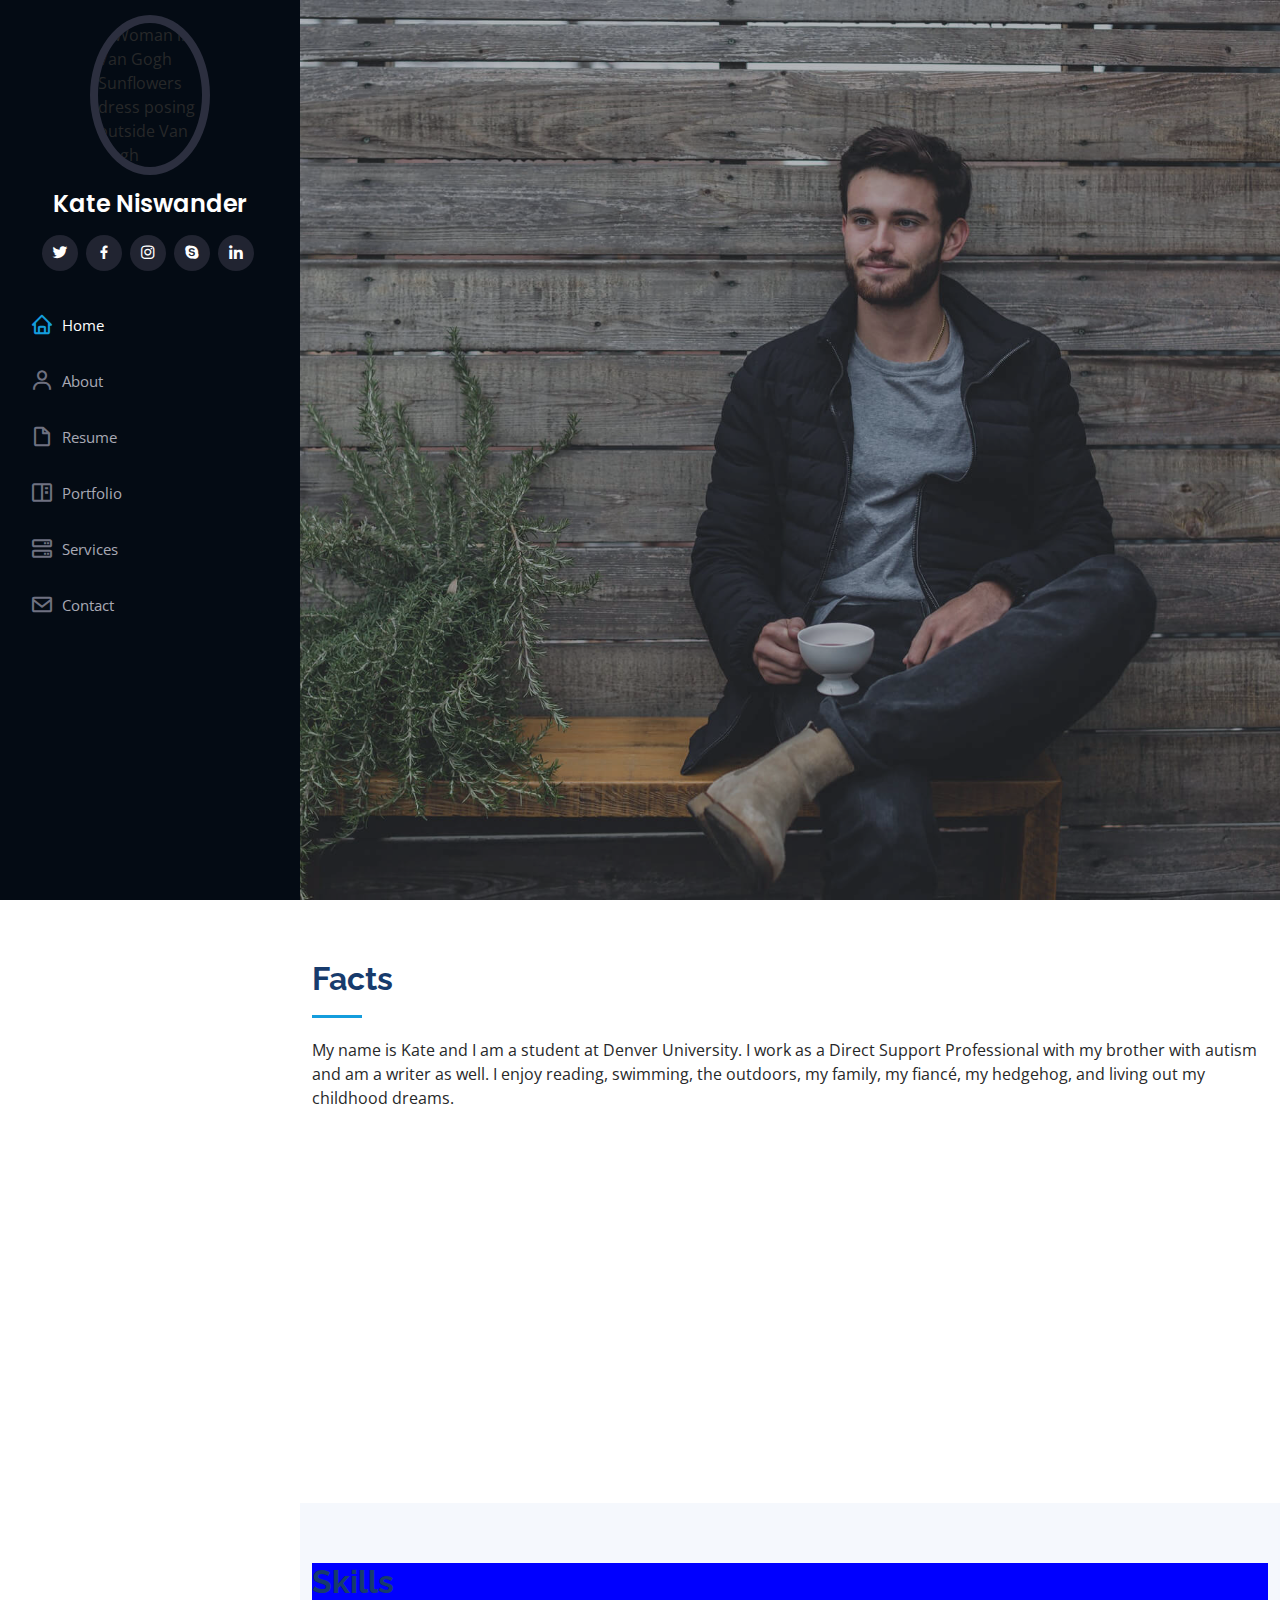
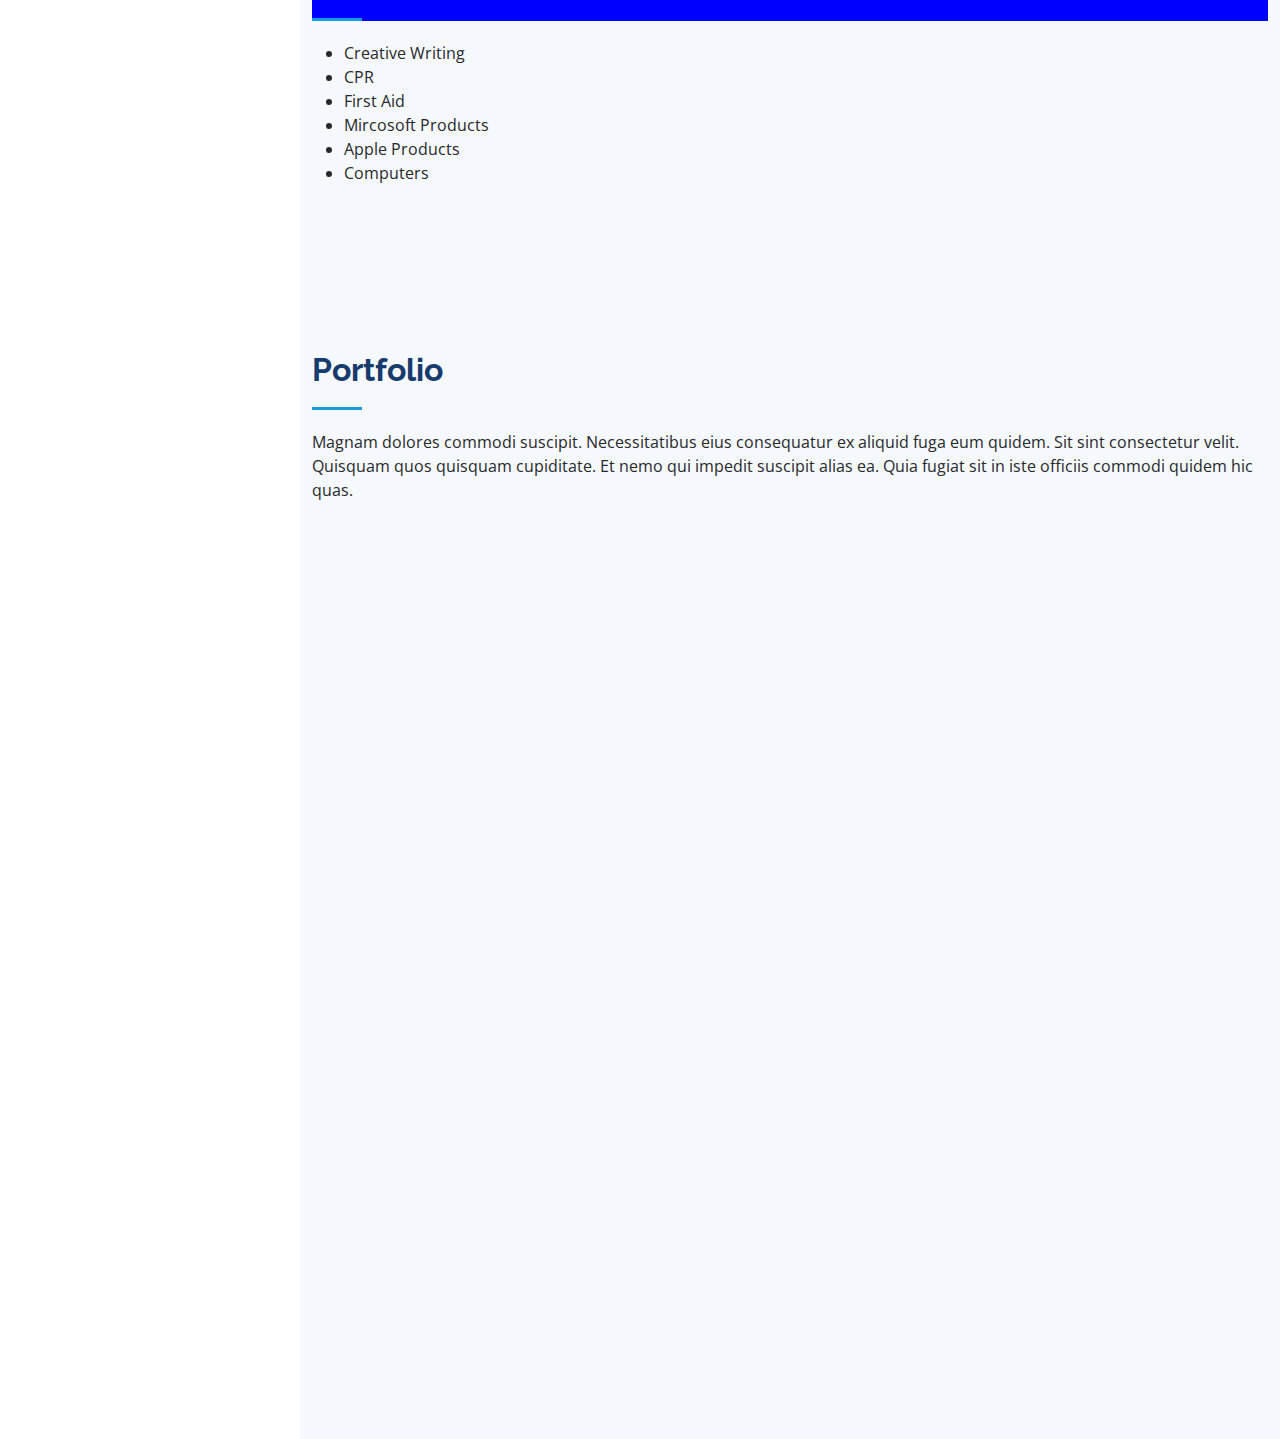
==== commit fbe53724: "push" ====
--- a/homework/iPortfolio/index.html
+++ b/homework/iPortfolio/index.html
@@ -5,12 +5,12 @@
   <meta charset="utf-8">
   <meta content="width=device-width, initial-scale=1.0" name="viewport">
 
-  <title> Kate Niswander </title>
+  <title> Kate Niswander </title> <!-Change 5: Changed text to my name->
   <meta content="" name="description">
   <meta content="" name="keywords">
 
   <!-- Favicons -->
-  <link href="assets/img/favicon.png" rel="icon">
+  <link href=" rel="icon">
   <link href="assets/img/apple-touch-icon.png" rel="apple-touch-icon">
 
   <!-- Google Fonts -->
@@ -45,8 +45,9 @@
     <div class="d-flex flex-column">
 
       <div class="profile">
-        <img src="assets/img/profile-img.jpg" alt="" class="img-fluid rounded-circle">
-        <h1 class="text-light"><a href="index.html">Kate Niswander</a></h1>
+        <img src="assets/img/kate.jpg" alt="Woman in Van Gogh Sunflowers dress posing outside Van Gogh" class="img-fluid rounded-circle">
+        <h1 class="text-light"><a href="index.html">Kate Niswander</a></h1> <!-Change 6: Changed text to my name->
+        <!-Change 1: added alt text to icon->
         <div class="social-links mt-3 text-center">
           <a href="#" class="twitter"><i class="bx bxl-twitter"></i></a>
           <a href="#" class="facebook"><i class="bx bxl-facebook"></i></a>
@@ -72,8 +73,8 @@
   <!-- ======= Hero Section ======= -->
   <section id="hero" class="d-flex flex-column justify-content-center align-items-center">
     <div class="hero-container" data-aos="fade-in">
-      <h1>Kate Niswander</h1>
-      <p>I'm <span class="typed" data-typed-items="Student, Writer, Professional"></span></p>
+      <h1>Kate Niswander</h1> <!- Change 7: Changed text to my name->
+      <p>I'm a <span class="typed" data-typed-items="Student, Writer, Professional"></span></p> <!- Change 8: Changed text to my details->
     </div>
   </section><!-- End Hero -->
 
@@ -84,7 +85,7 @@
       <div class="container">
 
         <div class="section-title">
-          <h2>Facts</h2>
+          <h2>Facts</h2> <!- Change 9: Changed text to my information->
           <p>My name is Kate and I am a student at Denver University. I work as a Direct Support Professional with my brother with autism and am a writer as well. I enjoy reading, swimming, the outdoors, my family, my fiancé, my hedgehog, and living out my childhood dreams.</p>
         </div>
 
@@ -93,16 +94,11 @@
             <img src="assets/img/profile-img.jpg" class="img-fluid" alt="">
           </div>
           <div class="col-lg-8 pt-4 pt-lg-0 content" data-aos="fade-left">
-            <h3>UI/UX Designer &amp; Web Developer.</h3>
-            <p class="fst-italic">
-              Lorem ipsum dolor sit amet, consectetur adipiscing elit, sed do eiusmod tempor incididunt ut labore et dolore
-              magna aliqua.
-            </p>
+            <h3 style="background-color: blue;">Information!</h3> <!-Change 3: Changed background color->
             <div class="row">
               <div class="col-lg-6">
-                <ul>
+                <ul> <!- Change 10: Changed list to my information->
                   <li><i class="bi bi-chevron-right"></i> <strong>Birthday:</strong> <span>26 November 1996</span></li>
-                  <li><i class="bi bi-chevron-right"></i> <strong>Website:</strong> <span>www.example.com</span></li>
                   <li><i class="bi bi-chevron-right"></i> <strong>Email:</strong> <span>kate.niswander@du.edu</span></li>
                   <li><i class="bi bi-chevron-right"></i> <strong>City:</strong> <span>Huntington, USA</span></li>
                 </ul>
@@ -110,201 +106,36 @@
               <div class="col-lg-6">
                 <ul>
                   <li><i class="bi bi-chevron-right"></i> <strong>Age:</strong> <span>26</span></li>
-                  <li><i class="bi bi-chevron-right"></i> <strong>Degree:</strong> <span>Currently Obtaining Master</span></li>
+                  <li><i class="bi bi-chevron-right"></i> <strong>Degree:</strong> <span>Currently Obtaining Master in Library Science</span></li>
                   <li><i class="bi bi-chevron-right"></i> <strong>Personal Email:</strong> <span>NiswanderK15@gmail.com</span></li>
-                  <li><i class="bi bi-chevron-right"></i> <strong>Freelance:</strong> <span>Available</span></li>
                 </ul>
               </div>
             </div>
-            <p>
-              Officiis eligendi itaque labore et dolorum mollitia officiis optio vero. Quisquam sunt adipisci omnis et ut. Nulla accusantium dolor incidunt officia tempore. Et eius omnis.
-              Cupiditate ut dicta maxime officiis quidem quia. Sed et consectetur qui quia repellendus itaque neque. Aliquid amet quidem ut quaerat cupiditate. Ab et eum qui repellendus omnis culpa magni laudantium dolores.
-            </p>
+           
           </div>
         </div>
 
       </div>
     </section><!-- End About Section -->
-
-    <!-- ======= Facts Section ======= -->
-    <section id="facts" class="facts">
-      <div class="container">
-
-        <div class="section-title">
-          <h2>Facts</h2>
-          <p>Magnam dolores commodi suscipit. Necessitatibus eius consequatur ex aliquid fuga eum quidem. Sit sint consectetur velit. Quisquam quos quisquam cupiditate. Et nemo qui impedit suscipit alias ea. Quia fugiat sit in iste officiis commodi quidem hic quas.</p>
-        </div>
-
-        <div class="row no-gutters">
-
-          <div class="col-lg-3 col-md-6 d-md-flex align-items-md-stretch" data-aos="fade-up">
-            <div class="count-box">
-              <i class="bi bi-emoji-smile"></i>
-              <span data-purecounter-start="0" data-purecounter-end="232" data-purecounter-duration="1" class="purecounter"></span>
-              <p><strong>Happy Clients</strong> consequuntur quae</p>
-            </div>
-          </div>
-
-          <div class="col-lg-3 col-md-6 d-md-flex align-items-md-stretch" data-aos="fade-up" data-aos-delay="100">
-            <div class="count-box">
-              <i class="bi bi-journal-richtext"></i>
-              <span data-purecounter-start="0" data-purecounter-end="521" data-purecounter-duration="1" class="purecounter"></span>
-              <p><strong>Projects</strong> adipisci atque cum quia aut</p>
-            </div>
-          </div>
-
-          <div class="col-lg-3 col-md-6 d-md-flex align-items-md-stretch" data-aos="fade-up" data-aos-delay="200">
-            <div class="count-box">
-              <i class="bi bi-headset"></i>
-              <span data-purecounter-start="0" data-purecounter-end="1453" data-purecounter-duration="1" class="purecounter"></span>
-              <p><strong>Hours Of Support</strong> aut commodi quaerat</p>
-            </div>
-          </div>
-
-          <div class="col-lg-3 col-md-6 d-md-flex align-items-md-stretch" data-aos="fade-up" data-aos-delay="300">
-            <div class="count-box">
-              <i class="bi bi-people"></i>
-              <span data-purecounter-start="0" data-purecounter-end="32" data-purecounter-duration="1" class="purecounter"></span>
-              <p><strong>Hard Workers</strong> rerum asperiores dolor</p>
-            </div>
-          </div>
-
-        </div>
-
-      </div>
-    </section><!-- End Facts Section -->
 
     <!-- ======= Skills Section ======= -->
     <section id="skills" class="skills section-bg">
       <div class="container">
 
         <div class="section-title">
-          <h2>Skills</h2>
-          <p>Magnam dolores commodi suscipit. Necessitatibus eius consequatur ex aliquid fuga eum quidem. Sit sint consectetur velit. Quisquam quos quisquam cupiditate. Et nemo qui impedit suscipit alias ea. Quia fugiat sit in iste officiis commodi quidem hic quas.</p>
-        </div>
-
-        <div class="row skills-content">
-
-          <div class="col-lg-6" data-aos="fade-up">
-
-            <div class="progress">
-              <span class="skill">HTML <i class="val">100%</i></span>
-              <div class="progress-bar-wrap">
-                <div class="progress-bar" role="progressbar" aria-valuenow="100" aria-valuemin="0" aria-valuemax="100"></div>
-              </div>
-            </div>
-
-            <div class="progress">
-              <span class="skill">CSS <i class="val">90%</i></span>
-              <div class="progress-bar-wrap">
-                <div class="progress-bar" role="progressbar" aria-valuenow="90" aria-valuemin="0" aria-valuemax="100"></div>
-              </div>
-            </div>
-
-            <div class="progress">
-              <span class="skill">JavaScript <i class="val">75%</i></span>
-              <div class="progress-bar-wrap">
-                <div class="progress-bar" role="progressbar" aria-valuenow="75" aria-valuemin="0" aria-valuemax="100"></div>
-              </div>
-            </div>
-
-          </div>
-
-          <div class="col-lg-6" data-aos="fade-up" data-aos-delay="100">
-
-            <div class="progress">
-              <span class="skill">PHP <i class="val">80%</i></span>
-              <div class="progress-bar-wrap">
-                <div class="progress-bar" role="progressbar" aria-valuenow="80" aria-valuemin="0" aria-valuemax="100"></div>
-              </div>
-            </div>
-
-            <div class="progress">
-              <span class="skill">WordPress/CMS <i class="val">90%</i></span>
-              <div class="progress-bar-wrap">
-                <div class="progress-bar" role="progressbar" aria-valuenow="90" aria-valuemin="0" aria-valuemax="100"></div>
-              </div>
-            </div>
-
-            <div class="progress">
-              <span class="skill">Photoshop <i class="val">55%</i></span>
-              <div class="progress-bar-wrap">
-                <div class="progress-bar" role="progressbar" aria-valuenow="55" aria-valuemin="0" aria-valuemax="100"></div>
-              </div>
-            </div>
-
-          </div>
-
-        </div>
-
-      </div>
+          <h2 style="background-color: blue;">Skills</h2> <!- Change 4: Changed background color->
+          <!- Change 2: Added List -> 
+         <ul>
+          <li> Creative Writing </li>
+          <li> CPR </li>
+          <li> First Aid </li>
+          <li> Mircosoft Products </li>
+          <li> Apple Products </li>
+          <li> Computers </li>
+         </ul>
+        </div>
+
     </section><!-- End Skills Section -->
-
-    <!-- ======= Resume Section ======= -->
-    <section id="resume" class="resume">
-      <div class="container">
-
-        <div class="section-title">
-          <h2>Resume</h2>
-          <p>Magnam dolores commodi suscipit. Necessitatibus eius consequatur ex aliquid fuga eum quidem. Sit sint consectetur velit. Quisquam quos quisquam cupiditate. Et nemo qui impedit suscipit alias ea. Quia fugiat sit in iste officiis commodi quidem hic quas.</p>
-        </div>
-
-        <div class="row">
-          <div class="col-lg-6" data-aos="fade-up">
-            <h3 class="resume-title">Sumary</h3>
-            <div class="resume-item pb-0">
-              <h4>Alex Smith</h4>
-              <p><em>Innovative and deadline-driven Graphic Designer with 3+ years of experience designing and developing user-centered digital/print marketing material from initial concept to final, polished deliverable.</em></p>
-              <ul>
-                <li>Portland par 127,Orlando, FL</li>
-                <li>(123) 456-7891</li>
-                <li>alice.barkley@example.com</li>
-              </ul>
-            </div>
-
-            <h3 class="resume-title">Education</h3>
-            <div class="resume-item">
-              <h4>Master of Fine Arts &amp; Graphic Design</h4>
-              <h5>2015 - 2016</h5>
-              <p><em>Rochester Institute of Technology, Rochester, NY</em></p>
-              <p>Qui deserunt veniam. Et sed aliquam labore tempore sed quisquam iusto autem sit. Ea vero voluptatum qui ut dignissimos deleniti nerada porti sand markend</p>
-            </div>
-            <div class="resume-item">
-              <h4>Bachelor of Fine Arts &amp; Graphic Design</h4>
-              <h5>2010 - 2014</h5>
-              <p><em>Rochester Institute of Technology, Rochester, NY</em></p>
-              <p>Quia nobis sequi est occaecati aut. Repudiandae et iusto quae reiciendis et quis Eius vel ratione eius unde vitae rerum voluptates asperiores voluptatem Earum molestiae consequatur neque etlon sader mart dila</p>
-            </div>
-          </div>
-          <div class="col-lg-6" data-aos="fade-up" data-aos-delay="100">
-            <h3 class="resume-title">Professional Experience</h3>
-            <div class="resume-item">
-              <h4>Senior graphic design specialist</h4>
-              <h5>2019 - Present</h5>
-              <p><em>Experion, New York, NY </em></p>
-              <ul>
-                <li>Lead in the design, development, and implementation of the graphic, layout, and production communication materials</li>
-                <li>Delegate tasks to the 7 members of the design team and provide counsel on all aspects of the project. </li>
-                <li>Supervise the assessment of all graphic materials in order to ensure quality and accuracy of the design</li>
-                <li>Oversee the efficient use of production project budgets ranging from $2,000 - $25,000</li>
-              </ul>
-            </div>
-            <div class="resume-item">
-              <h4>Graphic design specialist</h4>
-              <h5>2017 - 2018</h5>
-              <p><em>Stepping Stone Advertising, New York, NY</em></p>
-              <ul>
-                <li>Developed numerous marketing programs (logos, brochures,infographics, presentations, and advertisements).</li>
-                <li>Managed up to 5 projects or tasks at a given time while under pressure</li>
-                <li>Recommended and consulted with clients on the most appropriate graphic design</li>
-                <li>Created 4+ design presentations and proposals a month for clients and account managers</li>
-              </ul>
-            </div>
-          </div>
-        </div>
-
-      </div>
-    </section><!-- End Resume Section -->
 
     <!-- ======= Portfolio Section ======= -->
     <section id="portfolio" class="portfolio section-bg">
@@ -423,239 +254,6 @@
       </div>
     </section><!-- End Portfolio Section -->
 
-    <!-- ======= Services Section ======= -->
-    <section id="services" class="services">
-      <div class="container">
-
-        <div class="section-title">
-          <h2>Services</h2>
-          <p>Magnam dolores commodi suscipit. Necessitatibus eius consequatur ex aliquid fuga eum quidem. Sit sint consectetur velit. Quisquam quos quisquam cupiditate. Et nemo qui impedit suscipit alias ea. Quia fugiat sit in iste officiis commodi quidem hic quas.</p>
-        </div>
-
-        <div class="row">
-          <div class="col-lg-4 col-md-6 icon-box" data-aos="fade-up">
-            <div class="icon"><i class="bi bi-briefcase"></i></div>
-            <h4 class="title"><a href="">Lorem Ipsum</a></h4>
-            <p class="description">Voluptatum deleniti atque corrupti quos dolores et quas molestias excepturi sint occaecati cupiditate non provident</p>
-          </div>
-          <div class="col-lg-4 col-md-6 icon-box" data-aos="fade-up" data-aos-delay="100">
-            <div class="icon"><i class="bi bi-card-checklist"></i></div>
-            <h4 class="title"><a href="">Dolor Sitema</a></h4>
-            <p class="description">Minim veniam, quis nostrud exercitation ullamco laboris nisi ut aliquip ex ea commodo consequat tarad limino ata</p>
-          </div>
-          <div class="col-lg-4 col-md-6 icon-box" data-aos="fade-up" data-aos-delay="200">
-            <div class="icon"><i class="bi bi-bar-chart"></i></div>
-            <h4 class="title"><a href="">Sed ut perspiciatis</a></h4>
-            <p class="description">Duis aute irure dolor in reprehenderit in voluptate velit esse cillum dolore eu fugiat nulla pariatur</p>
-          </div>
-          <div class="col-lg-4 col-md-6 icon-box" data-aos="fade-up" data-aos-delay="300">
-            <div class="icon"><i class="bi bi-binoculars"></i></div>
-            <h4 class="title"><a href="">Magni Dolores</a></h4>
-            <p class="description">Excepteur sint occaecat cupidatat non proident, sunt in culpa qui officia deserunt mollit anim id est laborum</p>
-          </div>
-          <div class="col-lg-4 col-md-6 icon-box" data-aos="fade-up" data-aos-delay="400">
-            <div class="icon"><i class="bi bi-brightness-high"></i></div>
-            <h4 class="title"><a href="">Nemo Enim</a></h4>
-            <p class="description">At vero eos et accusamus et iusto odio dignissimos ducimus qui blanditiis praesentium voluptatum deleniti atque</p>
-          </div>
-          <div class="col-lg-4 col-md-6 icon-box" data-aos="fade-up" data-aos-delay="500">
-            <div class="icon"><i class="bi bi-calendar4-week"></i></div>
-            <h4 class="title"><a href="">Eiusmod Tempor</a></h4>
-            <p class="description">Et harum quidem rerum facilis est et expedita distinctio. Nam libero tempore, cum soluta nobis est eligendi</p>
-          </div>
-        </div>
-
-      </div>
-    </section><!-- End Services Section -->
-
-    <!-- ======= Testimonials Section ======= -->
-    <section id="testimonials" class="testimonials section-bg">
-      <div class="container">
-
-        <div class="section-title">
-          <h2>Testimonials</h2>
-          <p>Magnam dolores commodi suscipit. Necessitatibus eius consequatur ex aliquid fuga eum quidem. Sit sint consectetur velit. Quisquam quos quisquam cupiditate. Et nemo qui impedit suscipit alias ea. Quia fugiat sit in iste officiis commodi quidem hic quas.</p>
-        </div>
-
-        <div class="testimonials-slider swiper" data-aos="fade-up" data-aos-delay="100">
-          <div class="swiper-wrapper">
-
-            <div class="swiper-slide">
-              <div class="testimonial-item" data-aos="fade-up">
-                <p>
-                  <i class="bx bxs-quote-alt-left quote-icon-left"></i>
-                  Proin iaculis purus consequat sem cure digni ssim donec porttitora entum suscipit rhoncus. Accusantium quam, ultricies eget id, aliquam eget nibh et. Maecen aliquam, risus at semper.
-                  <i class="bx bxs-quote-alt-right quote-icon-right"></i>
-                </p>
-                <img src="assets/img/testimonials/testimonials-1.jpg" class="testimonial-img" alt="">
-                <h3>Saul Goodman</h3>
-                <h4>Ceo &amp; Founder</h4>
-              </div>
-            </div><!-- End testimonial item -->
-
-            <div class="swiper-slide">
-              <div class="testimonial-item" data-aos="fade-up" data-aos-delay="100">
-                <p>
-                  <i class="bx bxs-quote-alt-left quote-icon-left"></i>
-                  Export tempor illum tamen malis malis eram quae irure esse labore quem cillum quid cillum eram malis quorum velit fore eram velit sunt aliqua noster fugiat irure amet legam anim culpa.
-                  <i class="bx bxs-quote-alt-right quote-icon-right"></i>
-                </p>
-                <img src="assets/img/testimonials/testimonials-2.jpg" class="testimonial-img" alt="">
-                <h3>Sara Wilsson</h3>
-                <h4>Designer</h4>
-              </div>
-            </div><!-- End testimonial item -->
-
-            <div class="swiper-slide">
-              <div class="testimonial-item" data-aos="fade-up" data-aos-delay="200">
-                <p>
-                  <i class="bx bxs-quote-alt-left quote-icon-left"></i>
-                  Enim nisi quem export duis labore cillum quae magna enim sint quorum nulla quem veniam duis minim tempor labore quem eram duis noster aute amet eram fore quis sint minim.
-                  <i class="bx bxs-quote-alt-right quote-icon-right"></i>
-                </p>
-                <img src="assets/img/testimonials/testimonials-3.jpg" class="testimonial-img" alt="">
-                <h3>Jena Karlis</h3>
-                <h4>Store Owner</h4>
-              </div>
-            </div><!-- End testimonial item -->
-
-            <div class="swiper-slide">
-              <div class="testimonial-item" data-aos="fade-up" data-aos-delay="300">
-                <p>
-                  <i class="bx bxs-quote-alt-left quote-icon-left"></i>
-                  Fugiat enim eram quae cillum dolore dolor amet nulla culpa multos export minim fugiat minim velit minim dolor enim duis veniam ipsum anim magna sunt elit fore quem dolore labore illum veniam.
-                  <i class="bx bxs-quote-alt-right quote-icon-right"></i>
-                </p>
-                <img src="assets/img/testimonials/testimonials-4.jpg" class="testimonial-img" alt="">
-                <h3>Matt Brandon</h3>
-                <h4>Freelancer</h4>
-              </div>
-            </div><!-- End testimonial item -->
-
-            <div class="swiper-slide">
-              <div class="testimonial-item" data-aos="fade-up" data-aos-delay="400">
-                <p>
-                  <i class="bx bxs-quote-alt-left quote-icon-left"></i>
-                  Quis quorum aliqua sint quem legam fore sunt eram irure aliqua veniam tempor noster veniam enim culpa labore duis sunt culpa nulla illum cillum fugiat legam esse veniam culpa fore nisi cillum quid.
-                  <i class="bx bxs-quote-alt-right quote-icon-right"></i>
-                </p>
-                <img src="assets/img/testimonials/testimonials-5.jpg" class="testimonial-img" alt="">
-                <h3>John Larson</h3>
-                <h4>Entrepreneur</h4>
-              </div>
-            </div><!-- End testimonial item -->
-
-          </div>
-          <div class="swiper-pagination"></div>
-        </div>
-
-      </div>
-    </section><!-- End Testimonials Section -->
-
-    <!-- ======= Contact Section ======= -->
-    <section id="contact" class="contact">
-      <div class="container">
-
-        <div class="section-title">
-          <h2>Contact</h2>
-          <p>Magnam dolores commodi suscipit. Necessitatibus eius consequatur ex aliquid fuga eum quidem. Sit sint consectetur velit. Quisquam quos quisquam cupiditate. Et nemo qui impedit suscipit alias ea. Quia fugiat sit in iste officiis commodi quidem hic quas.</p>
-        </div>
-
-        <div class="row" data-aos="fade-in">
-
-          <div class="col-lg-5 d-flex align-items-stretch">
-            <div class="info">
-              <div class="address">
-                <i class="bi bi-geo-alt"></i>
-                <h4>Location:</h4>
-                <p>A108 Adam Street, New York, NY 535022</p>
-              </div>
-
-              <div class="email">
-                <i class="bi bi-envelope"></i>
-                <h4>Email:</h4>
-                <p>info@example.com</p>
-              </div>
-
-              <div class="phone">
-                <i class="bi bi-phone"></i>
-                <h4>Call:</h4>
-                <p>+1 5589 55488 55s</p>
-              </div>
-
-              <iframe src="https://www.google.com/maps/embed?pb=!1m14!1m8!1m3!1d12097.433213460943!2d-74.0062269!3d40.7101282!3m2!1i1024!2i768!4f13.1!3m3!1m2!1s0x0%3A0xb89d1fe6bc499443!2sDowntown+Conference+Center!5e0!3m2!1smk!2sbg!4v1539943755621" frameborder="0" style="border:0; width: 100%; height: 290px;" allowfullscreen></iframe>
-            </div>
-
-          </div>
-
-          <div class="col-lg-7 mt-5 mt-lg-0 d-flex align-items-stretch">
-            <form action="forms/contact.php" method="post" role="form" class="php-email-form">
-              <div class="row">
-                <div class="form-group col-md-6">
-                  <label for="name">Your Name</label>
-                  <input type="text" name="name" class="form-control" id="name" required>
-                </div>
-                <div class="form-group col-md-6">
-                  <label for="name">Your Email</label>
-                  <input type="email" class="form-control" name="email" id="email" required>
-                </div>
-              </div>
-              <div class="form-group">
-                <label for="name">Subject</label>
-                <input type="text" class="form-control" name="subject" id="subject" required>
-              </div>
-              <div class="form-group">
-                <label for="name">Message</label>
-                <textarea class="form-control" name="message" rows="10" required></textarea>
-              </div>
-              <div class="my-3">
-                <div class="loading">Loading</div>
-                <div class="error-message"></div>
-                <div class="sent-message">Your message has been sent. Thank you!</div>
-              </div>
-              <div class="text-center"><button type="submit">Send Message</button></div>
-            </form>
-          </div>
-
-        </div>
-
-      </div>
-    </section><!-- End Contact Section -->
-
-  </main><!-- End #main -->
-
-  <!-- ======= Footer ======= -->
-  <footer id="footer">
-    <div class="container">
-      <div class="copyright">
-        &copy; Copyright <strong><span>iPortfolio</span></strong>
-      </div>
-      <div class="credits">
-        <!-- All the links in the footer should remain intact. -->
-        <!-- You can delete the links only if you purchased the pro version. -->
-        <!-- Licensing information: https://bootstrapmade.com/license/ -->
-        <!-- Purchase the pro version with working PHP/AJAX contact form: https://bootstrapmade.com/iportfolio-bootstrap-portfolio-websites-template/ -->
-        Designed by <a href="https://bootstrapmade.com/">BootstrapMade</a>
-      </div>
-    </div>
-  </footer><!-- End  Footer -->
-
-  <a href="#" class="back-to-top d-flex align-items-center justify-content-center"><i class="bi bi-arrow-up-short"></i></a>
-
-  <!-- Vendor JS Files -->
-  <script src="assets/vendor/purecounter/purecounter_vanilla.js"></script>
-  <script src="assets/vendor/aos/aos.js"></script>
-  <script src="assets/vendor/bootstrap/js/bootstrap.bundle.min.js"></script>
-  <script src="assets/vendor/glightbox/js/glightbox.min.js"></script>
-  <script src="assets/vendor/isotope-layout/isotope.pkgd.min.js"></script>
-  <script src="assets/vendor/swiper/swiper-bundle.min.js"></script>
-  <script src="assets/vendor/typed.js/typed.min.js"></script>
-  <script src="assets/vendor/waypoints/noframework.waypoints.js"></script>
-  <script src="assets/vendor/php-email-form/validate.js"></script>
-
-  <!-- Template Main JS File -->
-  <script src="assets/js/main.js"></script>
-
 </body>
 
 </html>